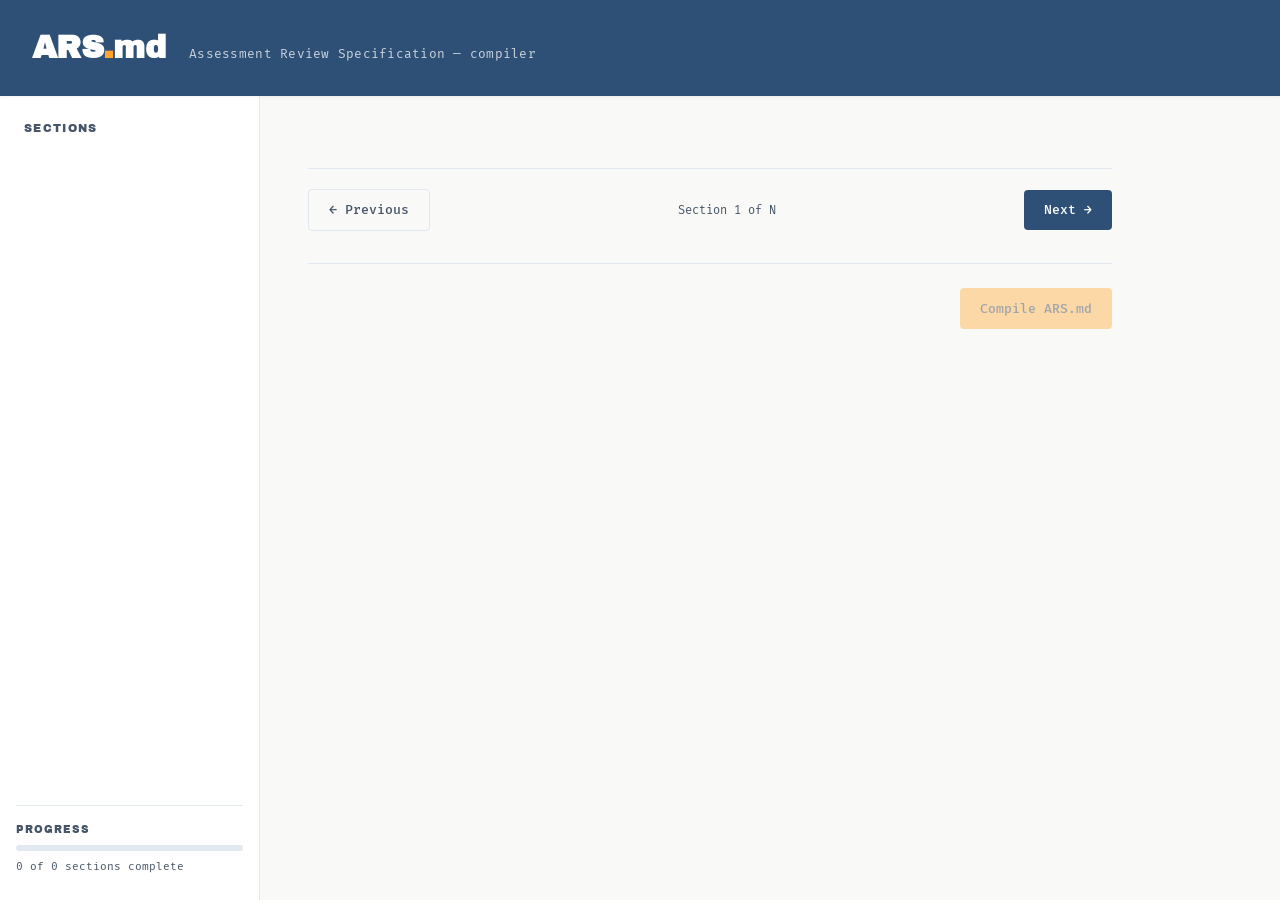
==== index.html @ ee077fe2 "stage 1 code set of files" ====
<!DOCTYPE html>
<html lang="en-ZA">
<head>
  <meta charset="UTF-8">
  <meta name="viewport" content="width=device-width, initial-scale=1.0">
  <title>ARS.md Compiler</title>
  <link rel="preconnect" href="https://fonts.googleapis.com">
  <link rel="preconnect" href="https://fonts.gstatic.com" crossorigin>
  <link href="https://fonts.googleapis.com/css2?family=Archivo+Black&family=Fira+Mono:wght@400;500;700&display=swap" rel="stylesheet">
  <link rel="stylesheet" href="css/reset.css">
  <link rel="stylesheet" href="css/styles.css">
</head>
<body>

  <header class="app-header">
    <div class="app-header__inner">
      <h1 class="app-header__title">ARS<span class="app-header__dot">.</span>md</h1>
      <p class="app-header__subtitle">Assessment Review Specification — compiler</p>
    </div>
  </header>

  <div class="app-shell">

    <aside class="sidebar" aria-label="Section navigation">
      <p class="sidebar__heading">Sections</p>
      <nav class="sidebar__nav" id="sidebar-nav">
        <!-- Filled by JS from sections.js -->
      </nav>
      <div class="sidebar__footer">
        <p class="sidebar__progress-label">Progress</p>
        <div class="progress-bar" role="progressbar" aria-valuemin="0" aria-valuemax="100" aria-valuenow="0" id="progress-bar">
          <div class="progress-bar__fill" id="progress-fill"></div>
        </div>
        <p class="sidebar__progress-text" id="progress-text">0 of 0 sections complete</p>
      </div>
    </aside>

    <main class="workspace" id="workspace">

      <div class="wizard" id="wizard">
        <!-- Section forms rendered here by JS -->
      </div>

      <div class="wizard-nav">
        <button class="btn btn--ghost" id="btn-prev" type="button">← Previous</button>
        <span class="wizard-nav__counter" id="nav-counter">Section 1 of N</span>
        <button class="btn btn--primary" id="btn-next" type="button">Next →</button>
      </div>

      <div class="actions">
        <button class="btn btn--accent" id="btn-compile" type="button" disabled>
          Compile ARS.md
        </button>
      </div>

    </main>

  </div>

  <div class="modal" id="output-modal" aria-hidden="true" role="dialog" aria-modal="true" aria-labelledby="output-modal-title">
    <div class="modal__backdrop" data-close-modal></div>
    <div class="modal__panel">
      <header class="modal__header">
        <h2 class="modal__title" id="output-modal-title">Compiled ARS.md</h2>
        <button class="modal__close" data-close-modal aria-label="Close">×</button>
      </header>
      <div class="modal__body">
        <div class="output-checklist" id="output-checklist">
          <!-- Rendered by JS on compile -->
        </div>
        <pre class="output-preview" id="output-preview"><code></code></pre>
      </div>
      <footer class="modal__footer">
        <button class="btn btn--ghost" id="btn-copy" type="button">Copy ARS.md</button>
        <button class="btn btn--primary" id="btn-download" type="button">Download ARS.md</button>
      </footer>
    </div>
  </div>

  <script src="js/sections.js"></script>
  <script src="js/state.js"></script>
  <script src="js/render.js"></script>
  <script src="js/validate.js"></script>
  <script src="js/compile.js"></script>
  <script src="js/app.js"></script>
</body>
</html>
---- css/styles.css ----
:root {
  /* Identity palette (lecturer-supplied) */
  --amber-glow: #ffa630;
  --tea-green: #d7e8ba;
  --pacific-blue: #4da1a9;
  --dusk-blue: #2e5077;

  /* Derived neutrals */
  --page-bg: #f9faf7;
  --surface: #ffffff;
  --ink: #1e293b;
  --ink-soft: #475569;
  --rule: #e2e8f0;

  /* Semantic aliases */
  --primary: var(--dusk-blue);
  --accent: var(--amber-glow);
  --interactive: var(--pacific-blue);
  --tint: var(--tea-green);

  /* Type */
  --font-heading: "Archivo Black", "Arial Black", sans-serif;
  --font-body: "Fira Mono", ui-monospace, "Courier New", monospace;

  /* Layout */
  --sidebar-w: 260px;
  --header-h: 96px;

  /* Radius and shadow */
  --radius-sm: 4px;
  --radius-md: 8px;
  --radius-lg: 12px;
  --shadow-sm: 0 1px 2px rgba(30, 41, 59, 0.06);
  --shadow-md: 0 4px 12px rgba(30, 41, 59, 0.08);
}

html { 
    font-size: 16px; 
}

body {
  font-family: var(--font-body);
  font-size: 0.95rem;
  background: var(--page-bg);
  color: var(--ink);
  min-height: 100vh;
}

/* ---------- Header ---------- */

.app-header {
  height: var(--header-h);
  background: var(--primary);
  color: #fff;
  display: flex;
  align-items: center;
  padding: 0 2rem;
  position: sticky;
  top: 0;
  z-index: 30;
  box-shadow: var(--shadow-sm);
}

.app-header__inner { display: flex; align-items: baseline; gap: 1.5rem; }

.app-header__title {
  font-family: var(--font-heading);
  font-weight: 900;
  font-size: 2rem;
  letter-spacing: -0.02em;
  line-height: 1;
}

.app-header__dot { 
    color: var(--accent); 
}

.app-header__subtitle {
  font-size: 0.8rem;
  color: rgba(255, 255, 255, 0.75);
  letter-spacing: 0.02em;
}

/* ---------- Shell ---------- */

.app-shell {
  display: grid;
  grid-template-columns: var(--sidebar-w) 1fr;
  min-height: calc(100vh - var(--header-h));
}

/* ---------- Sidebar ---------- */

.sidebar {
  background: var(--surface);
  border-right: 1px solid var(--rule);
  display: flex;
  flex-direction: column;
  position: sticky;
  top: var(--header-h);
  height: calc(100vh - var(--header-h));
  overflow-y: auto;
  padding: 1.5rem 1rem;
}

.sidebar__heading {
  font-family: var(--font-heading);
  font-size: 0.7rem;
  letter-spacing: 0.12em;
  text-transform: uppercase;
  color: var(--ink-soft);
  margin-bottom: 0.75rem;
  padding-left: 0.5rem;
}

.sidebar__nav { display: flex; flex-direction: column; gap: 2px; flex: 1; }

.sidebar__item {
  display: flex;
  align-items: center;
  gap: 0.5rem;
  padding: 0.5rem 0.75rem;
  border-radius: var(--radius-sm);
  font-size: 0.78rem;
  color: var(--ink-soft);
  text-align: left;
  width: 100%;
  transition: background 0.15s, color 0.15s;
}

.sidebar__item:hover { background: var(--page-bg); color: var(--ink); }

.sidebar__item.is-active {
  background: var(--tint);
  color: var(--primary);
  font-weight: 500;
}

.sidebar__item.is-complete .sidebar__item-dot {
  background: var(--interactive);
  border-color: var(--interactive);
}

.sidebar__item.is-required .sidebar__item-dot {
  border-color: var(--accent);
}

.sidebar__item-dot {
  width: 8px;
  height: 8px;
  border-radius: 50%;
  border: 2px solid var(--rule);
  background: var(--surface);
  flex-shrink: 0;
  transition: background 0.15s, border-color 0.15s;
}

.sidebar__item-label { flex: 1; }

.sidebar__footer { border-top: 1px solid var(--rule); padding-top: 1rem; margin-top: 1rem; }

.sidebar__progress-label {
  font-family: var(--font-heading);
  font-size: 0.65rem;
  letter-spacing: 0.1em;
  text-transform: uppercase;
  color: var(--ink-soft);
  margin-bottom: 0.5rem;
}

.progress-bar {
  height: 6px;
  background: var(--rule);
  border-radius: 3px;
  overflow: hidden;
  margin-bottom: 0.5rem;
}

.progress-bar__fill {
  height: 100%;
  background: var(--interactive);
  width: 0%;
  transition: width 0.3s ease;
}

.sidebar__progress-text { font-size: 0.7rem; color: var(--ink-soft); }

/* ---------- Workspace ---------- */

.workspace {
  padding: 2.5rem 3rem 4rem;
  max-width: 900px;
  width: 100%;
}

.wizard { display: none; }

.wizard.is-active { display: block; animation: fade-in 0.2s ease; }

@keyframes fade-in {
  from { opacity: 0; transform: translateY(4px); }
  to { opacity: 1; transform: translateY(0); }
}

.section-header { margin-bottom: 2rem; border-bottom: 1px solid var(--rule); padding-bottom: 1rem; }

.section-header__eyebrow {
  font-size: 0.7rem;
  letter-spacing: 0.12em;
  text-transform: uppercase;
  color: var(--interactive);
  margin-bottom: 0.4rem;
}

.section-header__title {
  font-family: var(--font-heading);
  font-size: 1.75rem;
  font-weight: 900;
  color: var(--primary);
  line-height: 1.15;
  margin-bottom: 0.5rem;
  letter-spacing: -0.01em;
}

.section-header__purpose {
  font-size: 0.85rem;
  color: var(--ink-soft);
  max-width: 65ch;
}

/* ---------- Form fields ---------- */

.field { margin-bottom: 1.5rem; }

.field__label {
  display: block;
  font-weight: 500;
  font-size: 0.82rem;
  margin-bottom: 0.4rem;
  color: var(--ink);
}

.field__required { color: var(--accent); margin-left: 0.2rem; }

.field__help {
  font-size: 0.75rem;
  color: var(--ink-soft);
  margin-bottom: 0.5rem;
  max-width: 65ch;
}

.field__control {
  width: 100%;
  padding: 0.6rem 0.75rem;
  background: var(--surface);
  border: 1.5px solid var(--rule);
  border-radius: var(--radius-sm);
  font-family: var(--font-body);
  font-size: 0.85rem;
  color: var(--ink);
  transition: border-color 0.15s, box-shadow 0.15s;
}

.field__control:focus {
  outline: none;
  border-color: var(--interactive);
  box-shadow: 0 0 0 3px rgba(77, 161, 169, 0.15);
}

.field__control--textarea { min-height: 100px; resize: vertical; line-height: 1.6; }

.field__control--select { cursor: pointer; }

.field-row { display: grid; grid-template-columns: 1fr 1fr; gap: 1rem; }

.field--inline { display: flex; align-items: center; gap: 0.6rem; }

.field--inline .field__label { margin-bottom: 0; }

.field input[type="checkbox"],
.field input[type="radio"] {
  width: 16px;
  height: 16px;
  accent-color: var(--interactive);
  cursor: pointer;
}

/* ---------- Wizard nav ---------- */

.wizard-nav {
  display: flex;
  align-items: center;
  justify-content: space-between;
  border-top: 1px solid var(--rule);
  padding-top: 1.25rem;
  margin-top: 2rem;
  gap: 1rem;
}

.wizard-nav__counter { font-size: 0.75rem; color: var(--ink-soft); }

/* ---------- Buttons ---------- */

.btn {
  font-family: var(--font-body);
  font-size: 0.82rem;
  font-weight: 500;
  padding: 0.65rem 1.25rem;
  border-radius: var(--radius-sm);
  transition: background 0.15s, color 0.15s, border-color 0.15s, box-shadow 0.15s;
  display: inline-flex;
  align-items: center;
  gap: 0.4rem;
}

.btn--primary { background: var(--primary); color: #fff; }
.btn--primary:hover { background: #25405f; }

.btn--accent { background: var(--accent); color: var(--ink); }
.btn--accent:hover { background: #f29b1f; }

.btn--ghost { background: transparent; color: var(--ink-soft); border: 1.5px solid var(--rule); }
.btn--ghost:hover { border-color: var(--interactive); color: var(--interactive); }

.btn:disabled { opacity: 0.4; cursor: not-allowed; }

.btn:focus-visible {
  outline: none;
  box-shadow: 0 0 0 3px rgba(77, 161, 169, 0.35);
}

.actions {
  margin-top: 2rem;
  padding-top: 1.5rem;
  border-top: 1px solid var(--rule);
  display: flex;
  justify-content: flex-end;
}

/* ---------- Modal ---------- */

.modal {
  position: fixed;
  inset: 0;
  z-index: 100;
  display: none;
  align-items: center;
  justify-content: center;
}

.modal.is-open { display: flex; }

.modal__backdrop {
  position: absolute;
  inset: 0;
  background: rgba(30, 41, 59, 0.5);
  backdrop-filter: blur(2px);
}

.modal__panel {
  position: relative;
  background: var(--surface);
  border-radius: var(--radius-lg);
  box-shadow: var(--shadow-md);
  width: min(900px, 92vw);
  max-height: 88vh;
  display: flex;
  flex-direction: column;
  overflow: hidden;
}

.modal__header {
  display: flex;
  align-items: center;
  justify-content: space-between;
  padding: 1.25rem 1.5rem;
  border-bottom: 1px solid var(--rule);
}

.modal__title {
  font-family: var(--font-heading);
  font-size: 1.1rem;
  color: var(--primary);
}

.modal__close {
  font-size: 1.5rem;
  color: var(--ink-soft);
  width: 32px;
  height: 32px;
  border-radius: var(--radius-sm);
  display: grid;
  place-items: center;
}

.modal__close:hover { background: var(--page-bg); color: var(--ink); }

.modal__body {
  overflow-y: auto;
  padding: 1.5rem;
  display: flex;
  flex-direction: column;
  gap: 1.5rem;
}

.output-checklist {
  background: var(--tint);
  border-radius: var(--radius-md);
  padding: 1rem 1.25rem;
  font-size: 0.8rem;
  color: var(--ink);
}

.output-checklist h3 {
  font-family: var(--font-heading);
  font-size: 0.75rem;
  letter-spacing: 0.1em;
  text-transform: uppercase;
  color: var(--primary);
  margin-bottom: 0.6rem;
}

.output-checklist ul { list-style: none; display: flex; flex-direction: column; gap: 0.35rem; }

.output-checklist li::before { content: "☐ "; color: var(--interactive); }

.output-preview {
  background: #1e293b;
  color: #e2e8f0;
  border-radius: var(--radius-md);
  padding: 1.25rem;
  font-family: var(--font-body);
  font-size: 0.75rem;
  line-height: 1.6;
  overflow-x: auto;
  white-space: pre-wrap;
  word-break: break-word;
}

.modal__footer {
  padding: 1rem 1.5rem;
  border-top: 1px solid var(--rule);
  display: flex;
  justify-content: flex-end;
  gap: 0.75rem;
}

/* ---------- Responsive ---------- */

@media (max-width: 900px) {
  .app-shell { grid-template-columns: 1fr; }
  .sidebar { position: relative; top: 0; height: auto; max-height: 260px; }
  .workspace { padding: 1.5rem; }
  .field-row { grid-template-columns: 1fr; }
  .app-header__title { font-size: 1.5rem; }
  .app-header__subtitle { display: none; }
}
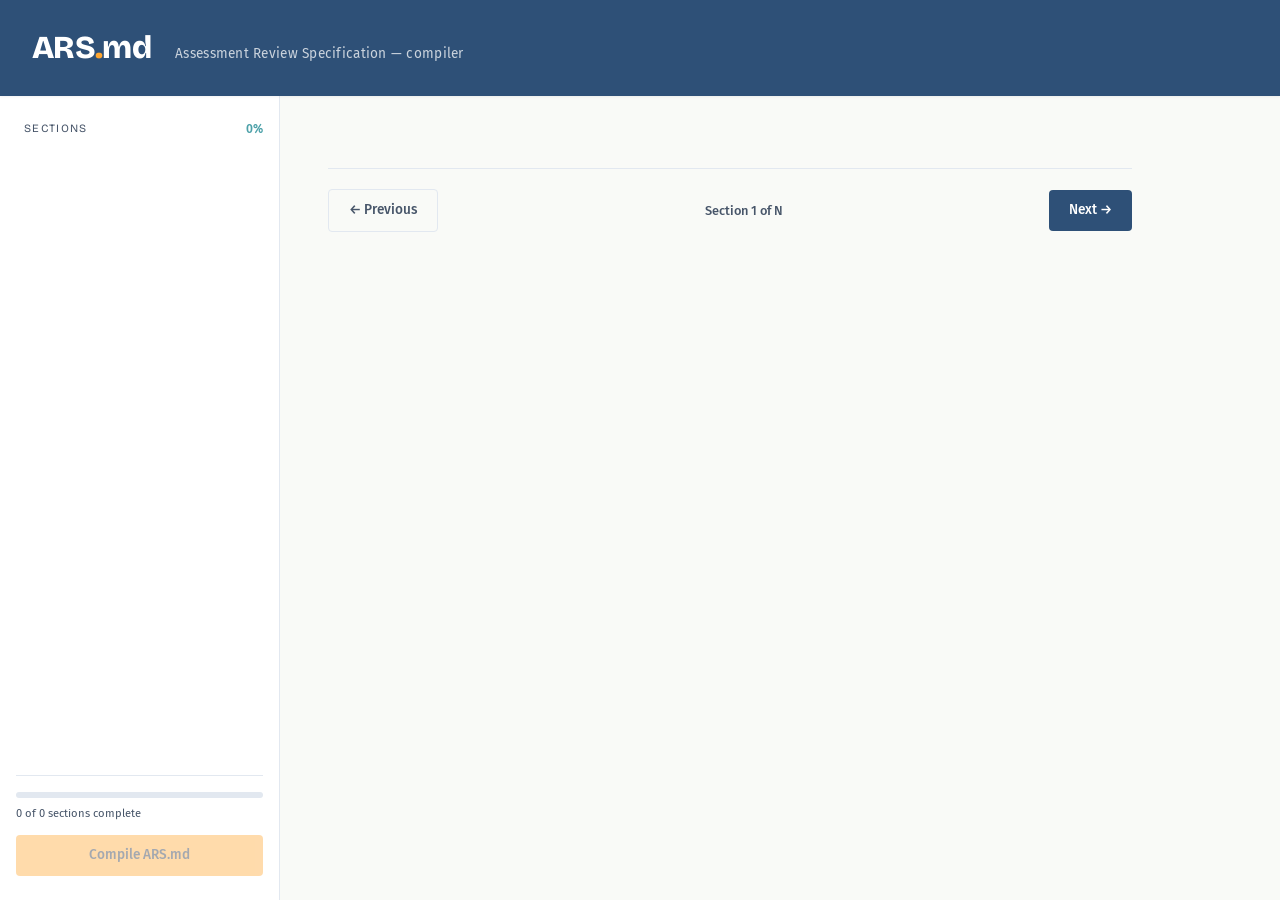
==== commit 2f022209: "fix: progress tracking and ui-ux" ====
--- a/index.html
+++ b/index.html
@@ -6,7 +6,8 @@
   <title>ARS.md Compiler</title>
   <link rel="preconnect" href="https://fonts.googleapis.com">
   <link rel="preconnect" href="https://fonts.gstatic.com" crossorigin>
-  <link href="https://fonts.googleapis.com/css2?family=Archivo+Black&family=Fira+Mono:wght@400;500;700&display=swap" rel="stylesheet">
+  
+  <link href="https://fonts.googleapis.com/css2?family=Bricolage+Grotesque:opsz,wght@12..96,800&family=Fira+Sans:wght@400;500;600&family=Fira+Mono:wght@400;500&display=swap" rel="stylesheet">
   <link rel="stylesheet" href="css/reset.css">
   <link rel="stylesheet" href="css/styles.css">
 </head>
@@ -22,16 +23,18 @@
   <div class="app-shell">
 
     <aside class="sidebar" aria-label="Section navigation">
-      <p class="sidebar__heading">Sections</p>
+      <p class="sidebar__heading">Sections <span id="sidebar-progress-pct" class="sidebar__heading-pct">0%</span></p>
       <nav class="sidebar__nav" id="sidebar-nav">
         <!-- Filled by JS from sections.js -->
       </nav>
       <div class="sidebar__footer">
-        <p class="sidebar__progress-label">Progress</p>
         <div class="progress-bar" role="progressbar" aria-valuemin="0" aria-valuemax="100" aria-valuenow="0" id="progress-bar">
           <div class="progress-bar__fill" id="progress-fill"></div>
         </div>
         <p class="sidebar__progress-text" id="progress-text">0 of 0 sections complete</p>
+        <button class="btn btn--accent btn--full" id="btn-compile" type="button" disabled>
+          Compile ARS.md
+        </button>
       </div>
     </aside>
 
@@ -45,12 +48,6 @@
         <button class="btn btn--ghost" id="btn-prev" type="button">← Previous</button>
         <span class="wizard-nav__counter" id="nav-counter">Section 1 of N</span>
         <button class="btn btn--primary" id="btn-next" type="button">Next →</button>
-      </div>
-
-      <div class="actions">
-        <button class="btn btn--accent" id="btn-compile" type="button" disabled>
-          Compile ARS.md
-        </button>
       </div>
 
     </main>
--- a/css/styles.css
+++ b/css/styles.css
@@ -1,5 +1,5 @@
 :root {
-  /* Identity palette (lecturer-supplied) */
+  /* Identity palette */
   --amber-glow: #ffa630;
   --tea-green: #d7e8ba;
   --pacific-blue: #4da1a9;
@@ -19,14 +19,14 @@
   --tint: var(--tea-green);
 
   /* Type */
-  --font-heading: "Archivo Black", "Arial Black", sans-serif;
-  --font-body: "Fira Mono", ui-monospace, "Courier New", monospace;
+  --font-heading: "Bricolage Grotesque", sans-serif;
+  --font-body: "Fira Sans", system-ui, sans-serif;
+  --font-mono: "Fira Mono", ui-monospace, monospace;
 
   /* Layout */
-  --sidebar-w: 260px;
+  --sidebar-w: 280px;
   --header-h: 96px;
 
-  /* Radius and shadow */
   --radius-sm: 4px;
   --radius-md: 8px;
   --radius-lg: 12px;
@@ -34,9 +34,7 @@
   --shadow-md: 0 4px 12px rgba(30, 41, 59, 0.08);
 }
 
-html { 
-    font-size: 16px; 
-}
+html { font-size: 16px; }
 
 body {
   font-family: var(--font-body);
@@ -47,7 +45,6 @@
 }
 
 /* ---------- Header ---------- */
-
 .app-header {
   height: var(--header-h);
   background: var(--primary);
@@ -60,29 +57,22 @@
   z-index: 30;
   box-shadow: var(--shadow-sm);
 }
-
 .app-header__inner { display: flex; align-items: baseline; gap: 1.5rem; }
-
 .app-header__title {
   font-family: var(--font-heading);
-  font-weight: 900;
+  font-weight: 800;
   font-size: 2rem;
   letter-spacing: -0.02em;
   line-height: 1;
 }
-
-.app-header__dot { 
-    color: var(--accent); 
-}
-
+.app-header__dot { color: var(--accent); }
 .app-header__subtitle {
-  font-size: 0.8rem;
+  font-size: 0.85rem;
   color: rgba(255, 255, 255, 0.75);
   letter-spacing: 0.02em;
 }
 
 /* ---------- Shell ---------- */
-
 .app-shell {
   display: grid;
   grid-template-columns: var(--sidebar-w) 1fr;
@@ -90,7 +80,6 @@
 }
 
 /* ---------- Sidebar ---------- */
-
 .sidebar {
   background: var(--surface);
   border-right: 1px solid var(--rule);
@@ -102,7 +91,6 @@
   overflow-y: auto;
   padding: 1.5rem 1rem;
 }
-
 .sidebar__heading {
   font-family: var(--font-heading);
   font-size: 0.7rem;
@@ -111,14 +99,23 @@
   color: var(--ink-soft);
   margin-bottom: 0.75rem;
   padding-left: 0.5rem;
-}
-
+  display: flex;
+  justify-content: space-between;
+  align-items: center;
+}
+.sidebar__heading-pct {
+  color: var(--interactive);
+  font-family: var(--font-body);
+  font-size: 0.75rem;
+  font-weight: 600;
+  letter-spacing: 0;
+  text-transform: none;
+}
 .sidebar__nav { display: flex; flex-direction: column; gap: 2px; flex: 1; }
-
 .sidebar__item {
   display: flex;
   align-items: center;
-  gap: 0.5rem;
+  gap: 0.6rem;
   padding: 0.5rem 0.75rem;
   border-radius: var(--radius-sm);
   font-size: 0.78rem;
@@ -127,38 +124,48 @@
   width: 100%;
   transition: background 0.15s, color 0.15s;
 }
-
 .sidebar__item:hover { background: var(--page-bg); color: var(--ink); }
-
 .sidebar__item.is-active {
   background: var(--tint);
   color: var(--primary);
-  font-weight: 500;
-}
-
+  font-weight: 600;
+}
+
+/* Dots Legend */
+.sidebar__item-dot {
+  width: 10px;
+  height: 10px;
+  border-radius: 50%;
+  background: var(--surface);
+  border: 2px solid var(--rule);
+  flex-shrink: 0;
+  transition: all 0.15s;
+}
+
+/* Required section dot (empty state) */
+.sidebar__item.is-required .sidebar__item-dot {
+  border-color: var(--primary);
+  background: var(--surface);
+}
+
+/* Completed section dot */
 .sidebar__item.is-complete .sidebar__item-dot {
   background: var(--interactive);
   border-color: var(--interactive);
 }
-
-.sidebar__item.is-required .sidebar__item-dot {
-  border-color: var(--accent);
-}
-
-.sidebar__item-dot {
-  width: 8px;
-  height: 8px;
-  border-radius: 50%;
-  border: 2px solid var(--rule);
-  background: var(--surface);
-  flex-shrink: 0;
-  transition: background 0.15s, border-color 0.15s;
+/* Optional section dot */
+.sidebar__item:not(.is-required) .sidebar__item-dot {
+  border-color: var(--rule);
+  background: var(--page-bg);
 }
 
 .sidebar__item-label { flex: 1; }
 
-.sidebar__footer { border-top: 1px solid var(--rule); padding-top: 1rem; margin-top: 1rem; }
-
+.sidebar__footer {
+  border-top: 1px solid var(--rule);
+  padding-top: 1rem;
+  margin-top: 1rem;
+}
 .sidebar__progress-label {
   font-family: var(--font-heading);
   font-size: 0.65rem;
@@ -167,7 +174,6 @@
   color: var(--ink-soft);
   margin-bottom: 0.5rem;
 }
-
 .progress-bar {
   height: 6px;
   background: var(--rule);
@@ -175,35 +181,52 @@
   overflow: hidden;
   margin-bottom: 0.5rem;
 }
-
 .progress-bar__fill {
   height: 100%;
   background: var(--interactive);
   width: 0%;
   transition: width 0.3s ease;
 }
-
-.sidebar__progress-text { font-size: 0.7rem; color: var(--ink-soft); }
+.sidebar__progress-text { font-size: 0.7rem; color: var(--ink-soft); margin-bottom: 0.75rem;}
 
 /* ---------- Workspace ---------- */
-
 .workspace {
   padding: 2.5rem 3rem 4rem;
   max-width: 900px;
   width: 100%;
 }
 
+/* Visibility Fixes */
 .wizard { display: none; }
-
 .wizard.is-active { display: block; animation: fade-in 0.2s ease; }
+.wizard-section, .intro-screen { display: none; }
+.wizard-section.is-active, .intro-screen.is-active { display: block; }
 
 @keyframes fade-in {
   from { opacity: 0; transform: translateY(4px); }
   to { opacity: 1; transform: translateY(0); }
 }
 
+/* Intro Screen */
+.intro-screen {
+  background: var(--surface);
+  border-radius: var(--radius-lg);
+  padding: 2.5rem;
+  box-shadow: var(--shadow-sm);
+}
+.intro-screen h2 {
+  font-family: var(--font-heading);
+  font-size: 1.75rem;
+  color: var(--primary);
+  margin-bottom: 1rem;
+}
+.intro-screen p { margin-bottom: 1rem; color: var(--ink-soft); line-height: 1.6;}
+.intro-screen ul { margin-left: 1.5rem; margin-bottom: 1.5rem; color: var(--ink-soft); line-height: 1.6;}
+.intro-screen li { margin-bottom: 0.4rem; }
+.intro-screen .btn { margin-top: 1rem; font-size: 0.95rem; padding: 0.8rem 2rem; }
+
+/* Section Header */
 .section-header { margin-bottom: 2rem; border-bottom: 1px solid var(--rule); padding-bottom: 1rem; }
-
 .section-header__eyebrow {
   font-size: 0.7rem;
   letter-spacing: 0.12em;
@@ -211,43 +234,22 @@
   color: var(--interactive);
   margin-bottom: 0.4rem;
 }
-
 .section-header__title {
   font-family: var(--font-heading);
   font-size: 1.75rem;
-  font-weight: 900;
+  font-weight: 800;
   color: var(--primary);
   line-height: 1.15;
   margin-bottom: 0.5rem;
   letter-spacing: -0.01em;
 }
-
-.section-header__purpose {
-  font-size: 0.85rem;
-  color: var(--ink-soft);
-  max-width: 65ch;
-}
+.section-header__purpose { font-size: 0.9rem; color: var(--ink-soft); max-width: 65ch; line-height: 1.6;}
 
 /* ---------- Form fields ---------- */
-
 .field { margin-bottom: 1.5rem; }
-
-.field__label {
-  display: block;
-  font-weight: 500;
-  font-size: 0.82rem;
-  margin-bottom: 0.4rem;
-  color: var(--ink);
-}
-
+.field__label { display: block; font-weight: 500; font-size: 0.85rem; margin-bottom: 0.4rem; color: var(--ink); }
 .field__required { color: var(--accent); margin-left: 0.2rem; }
-
-.field__help {
-  font-size: 0.75rem;
-  color: var(--ink-soft);
-  margin-bottom: 0.5rem;
-  max-width: 65ch;
-}
+.field__help { font-size: 0.8rem; color: var(--ink-soft); margin-bottom: 0.5rem; max-width: 65ch; font-style: italic; line-height: 1.5;}
 
 .field__control {
   width: 100%;
@@ -256,37 +258,44 @@
   border: 1.5px solid var(--rule);
   border-radius: var(--radius-sm);
   font-family: var(--font-body);
-  font-size: 0.85rem;
+  font-size: 0.9rem;
   color: var(--ink);
   transition: border-color 0.15s, box-shadow 0.15s;
 }
-
 .field__control:focus {
   outline: none;
   border-color: var(--interactive);
   box-shadow: 0 0 0 3px rgba(77, 161, 169, 0.15);
 }
-
-.field__control--textarea { min-height: 100px; resize: vertical; line-height: 1.6; }
-
+.field__control--textarea { min-height: 120px; resize: vertical; line-height: 1.6; }
 .field__control--select { cursor: pointer; }
 
-.field-row { display: grid; grid-template-columns: 1fr 1fr; gap: 1rem; }
-
-.field--inline { display: flex; align-items: center; gap: 0.6rem; }
-
-.field--inline .field__label { margin-bottom: 0; }
-
-.field input[type="checkbox"],
-.field input[type="radio"] {
+/* Radio / Checkbox Spacing */
+fieldset.field {
+  border: 1.5px solid var(--rule);
+  border-radius: var(--radius-sm);
+  padding: 1rem 1.25rem;
+  margin-bottom: 1.5rem;
+}
+fieldset.field legend {
+  padding: 0 0.5rem;
+  font-weight: 500;
+  font-size: 0.85rem;
+  color: var(--ink);
+}
+.field--inline { display: flex; align-items: flex-start; gap: 0.6rem; margin-bottom: 0.75rem; }
+.field--inline:last-child { margin-bottom: 0; }
+.field--inline .field__label { margin-bottom: 0; font-weight: 400; font-size: 0.85rem; line-height: 1.5; }
+.field input[type="checkbox"], .field input[type="radio"] {
   width: 16px;
   height: 16px;
+  margin-top: 0.15rem;
   accent-color: var(--interactive);
   cursor: pointer;
+  flex-shrink: 0;
 }
 
 /* ---------- Wizard nav ---------- */
-
 .wizard-nav {
   display: flex;
   align-items: center;
@@ -296,67 +305,35 @@
   margin-top: 2rem;
   gap: 1rem;
 }
-
-.wizard-nav__counter { font-size: 0.75rem; color: var(--ink-soft); }
+.wizard-nav__counter { font-size: 0.8rem; color: var(--ink-soft); font-weight: 500;}
 
 /* ---------- Buttons ---------- */
-
 .btn {
   font-family: var(--font-body);
-  font-size: 0.82rem;
+  font-size: 0.85rem;
   font-weight: 500;
   padding: 0.65rem 1.25rem;
   border-radius: var(--radius-sm);
   transition: background 0.15s, color 0.15s, border-color 0.15s, box-shadow 0.15s;
   display: inline-flex;
   align-items: center;
+  justify-content: center;
   gap: 0.4rem;
 }
-
 .btn--primary { background: var(--primary); color: #fff; }
 .btn--primary:hover { background: #25405f; }
-
 .btn--accent { background: var(--accent); color: var(--ink); }
 .btn--accent:hover { background: #f29b1f; }
-
 .btn--ghost { background: transparent; color: var(--ink-soft); border: 1.5px solid var(--rule); }
 .btn--ghost:hover { border-color: var(--interactive); color: var(--interactive); }
-
 .btn:disabled { opacity: 0.4; cursor: not-allowed; }
-
-.btn:focus-visible {
-  outline: none;
-  box-shadow: 0 0 0 3px rgba(77, 161, 169, 0.35);
-}
-
-.actions {
-  margin-top: 2rem;
-  padding-top: 1.5rem;
-  border-top: 1px solid var(--rule);
-  display: flex;
-  justify-content: flex-end;
-}
+.btn:focus-visible { outline: none; box-shadow: 0 0 0 3px rgba(77, 161, 169, 0.35); }
+.btn--full { width: 100%; }
 
 /* ---------- Modal ---------- */
-
-.modal {
-  position: fixed;
-  inset: 0;
-  z-index: 100;
-  display: none;
-  align-items: center;
-  justify-content: center;
-}
-
+.modal { position: fixed; inset: 0; z-index: 100; display: none; align-items: center; justify-content: center; }
 .modal.is-open { display: flex; }
-
-.modal__backdrop {
-  position: absolute;
-  inset: 0;
-  background: rgba(30, 41, 59, 0.5);
-  backdrop-filter: blur(2px);
-}
-
+.modal__backdrop { position: absolute; inset: 0; background: rgba(30, 41, 59, 0.5); backdrop-filter: blur(2px); }
 .modal__panel {
   position: relative;
   background: var(--surface);
@@ -368,90 +345,36 @@
   flex-direction: column;
   overflow: hidden;
 }
-
-.modal__header {
-  display: flex;
-  align-items: center;
-  justify-content: space-between;
-  padding: 1.25rem 1.5rem;
-  border-bottom: 1px solid var(--rule);
-}
-
-.modal__title {
-  font-family: var(--font-heading);
-  font-size: 1.1rem;
-  color: var(--primary);
-}
-
-.modal__close {
-  font-size: 1.5rem;
-  color: var(--ink-soft);
-  width: 32px;
-  height: 32px;
-  border-radius: var(--radius-sm);
-  display: grid;
-  place-items: center;
-}
-
+.modal__header { display: flex; align-items: center; justify-content: space-between; padding: 1.25rem 1.5rem; border-bottom: 1px solid var(--rule); }
+.modal__title { font-family: var(--font-heading); font-size: 1.1rem; color: var(--primary); }
+.modal__close { font-size: 1.5rem; color: var(--ink-soft); width: 32px; height: 32px; border-radius: var(--radius-sm); display: grid; place-items: center; }
 .modal__close:hover { background: var(--page-bg); color: var(--ink); }
-
-.modal__body {
-  overflow-y: auto;
-  padding: 1.5rem;
-  display: flex;
-  flex-direction: column;
-  gap: 1.5rem;
-}
-
-.output-checklist {
-  background: var(--tint);
-  border-radius: var(--radius-md);
-  padding: 1rem 1.25rem;
-  font-size: 0.8rem;
-  color: var(--ink);
-}
-
-.output-checklist h3 {
-  font-family: var(--font-heading);
-  font-size: 0.75rem;
-  letter-spacing: 0.1em;
-  text-transform: uppercase;
-  color: var(--primary);
-  margin-bottom: 0.6rem;
-}
-
+.modal__body { overflow-y: auto; padding: 1.5rem; display: flex; flex-direction: column; gap: 1.5rem; }
+.output-checklist { background: var(--tint); border-radius: var(--radius-md); padding: 1rem 1.25rem; font-size: 0.85rem; color: var(--ink); }
+.output-checklist h3 { font-family: var(--font-heading); font-size: 0.75rem; letter-spacing: 0.1em; text-transform: uppercase; color: var(--primary); margin-bottom: 0.6rem; }
 .output-checklist ul { list-style: none; display: flex; flex-direction: column; gap: 0.35rem; }
-
 .output-checklist li::before { content: "☐ "; color: var(--interactive); }
-
 .output-preview {
   background: #1e293b;
   color: #e2e8f0;
   border-radius: var(--radius-md);
   padding: 1.25rem;
-  font-family: var(--font-body);
-  font-size: 0.75rem;
+  font-family: var(--font-mono);
+  font-size: 0.8rem;
   line-height: 1.6;
   overflow-x: auto;
   white-space: pre-wrap;
   word-break: break-word;
 }
-
-.modal__footer {
-  padding: 1rem 1.5rem;
-  border-top: 1px solid var(--rule);
-  display: flex;
-  justify-content: flex-end;
-  gap: 0.75rem;
-}
+.modal__footer { padding: 1rem 1.5rem; border-top: 1px solid var(--rule); display: flex; justify-content: flex-end; gap: 0.75rem; }
 
 /* ---------- Responsive ---------- */
-
 @media (max-width: 900px) {
   .app-shell { grid-template-columns: 1fr; }
-  .sidebar { position: relative; top: 0; height: auto; max-height: 260px; }
+  .sidebar { position: relative; top: 0; height: auto; max-height: none; border-right: none; border-bottom: 1px solid var(--rule); padding: 1rem; }
+  .sidebar__nav { flex-direction: row; overflow-x: auto; padding-bottom: 0.5rem; }
+  .sidebar__item { width: auto; white-space: nowrap; border: 1px solid var(--rule); }
   .workspace { padding: 1.5rem; }
-  .field-row { grid-template-columns: 1fr; }
   .app-header__title { font-size: 1.5rem; }
   .app-header__subtitle { display: none; }
 }
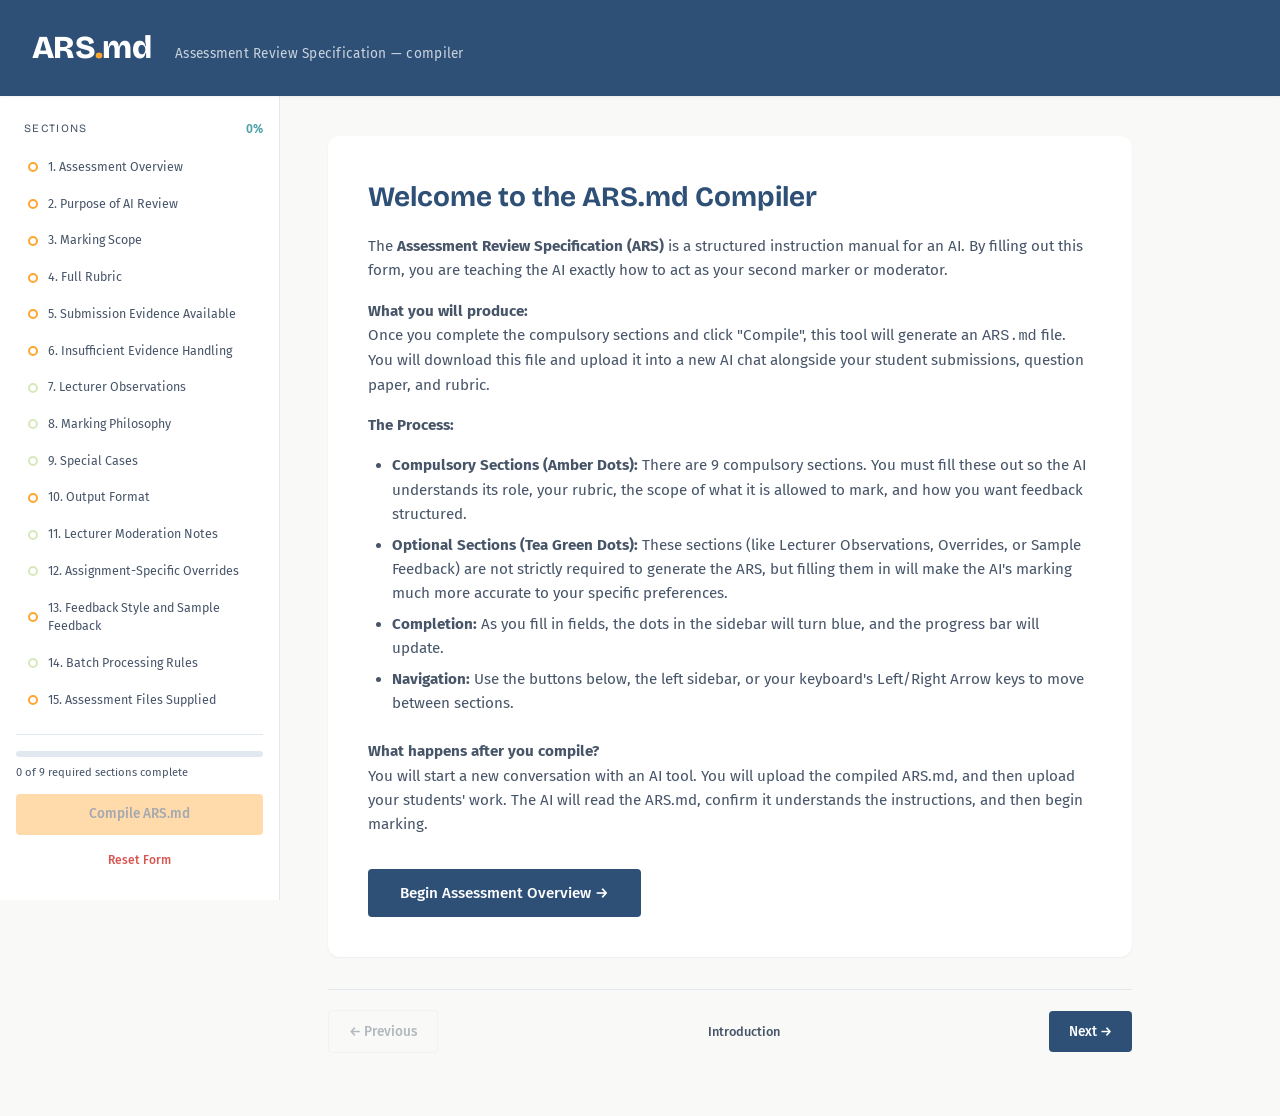
==== commit 5d166f53: "update: form validation and error handling" ====
--- a/index.html
+++ b/index.html
@@ -34,6 +34,9 @@
         <p class="sidebar__progress-text" id="progress-text">0 of 0 sections complete</p>
         <button class="btn btn--accent btn--full" id="btn-compile" type="button" disabled>
           Compile ARS.md
+        </button>
+        <button class="btn btn--danger" id="btn-reset" type="button">
+          Reset Form
         </button>
       </div>
     </aside>
--- a/css/styles.css
+++ b/css/styles.css
@@ -131,7 +131,8 @@
   font-weight: 600;
 }
 
-/* Dots Legend */
+/* ---------- Sidebar Dots Legend ---------- */
+
 .sidebar__item-dot {
   width: 10px;
   height: 10px;
@@ -139,24 +140,25 @@
   background: var(--surface);
   border: 2px solid var(--rule);
   flex-shrink: 0;
-  transition: all 0.15s;
-}
-
-/* Required section dot (empty state) */
+  transition: all 0.2s ease;
+}
+
+/* Compulsory Section - Empty State (Amber) */
 .sidebar__item.is-required .sidebar__item-dot {
-  border-color: var(--primary);
-  background: var(--surface);
-}
-
-/* Completed section dot */
+  border-color: var(--accent);
+  background: transparent;
+}
+
+/* Optional Section - Empty State (Tea Green) */
+.sidebar__item:not(.is-required) .sidebar__item-dot {
+  border-color: var(--tint);
+  background: transparent;
+}
+
+/* Completed State (Pacific Blue Filled) */
 .sidebar__item.is-complete .sidebar__item-dot {
   background: var(--interactive);
   border-color: var(--interactive);
-}
-/* Optional section dot */
-.sidebar__item:not(.is-required) .sidebar__item-dot {
-  border-color: var(--rule);
-  background: var(--page-bg);
 }
 
 .sidebar__item-label { flex: 1; }
@@ -368,6 +370,40 @@
 }
 .modal__footer { padding: 1rem 1.5rem; border-top: 1px solid var(--rule); display: flex; justify-content: flex-end; gap: 0.75rem; }
 
+/* ---------- Stage 3: Validation & Errors ---------- */
+
+.field__error {
+  display: none;
+  color: #d9534f; /* A clear red for errors */
+  font-size: 0.75rem;
+  margin-top: 0.4rem;
+  font-weight: 500;
+}
+
+.field.has-error .field__control {
+  border-color: #d9534f;
+  background-color: #fdf2f2;
+}
+
+.field.has-error .field__error {
+  display: block;
+}
+
+/* Reset Button */
+.btn--danger {
+  background: transparent;
+  color: #d9534f;
+  border: 1.5px solid transparent;
+  font-size: 0.75rem;
+  padding: 0.4rem 0.75rem;
+  width: 100%;
+  margin-top: 0.5rem;
+}
+.btn--danger:hover {
+  background: #fdf2f2;
+  border-color: #fdf2f2;
+}
+
 /* ---------- Responsive ---------- */
 @media (max-width: 900px) {
   .app-shell { grid-template-columns: 1fr; }
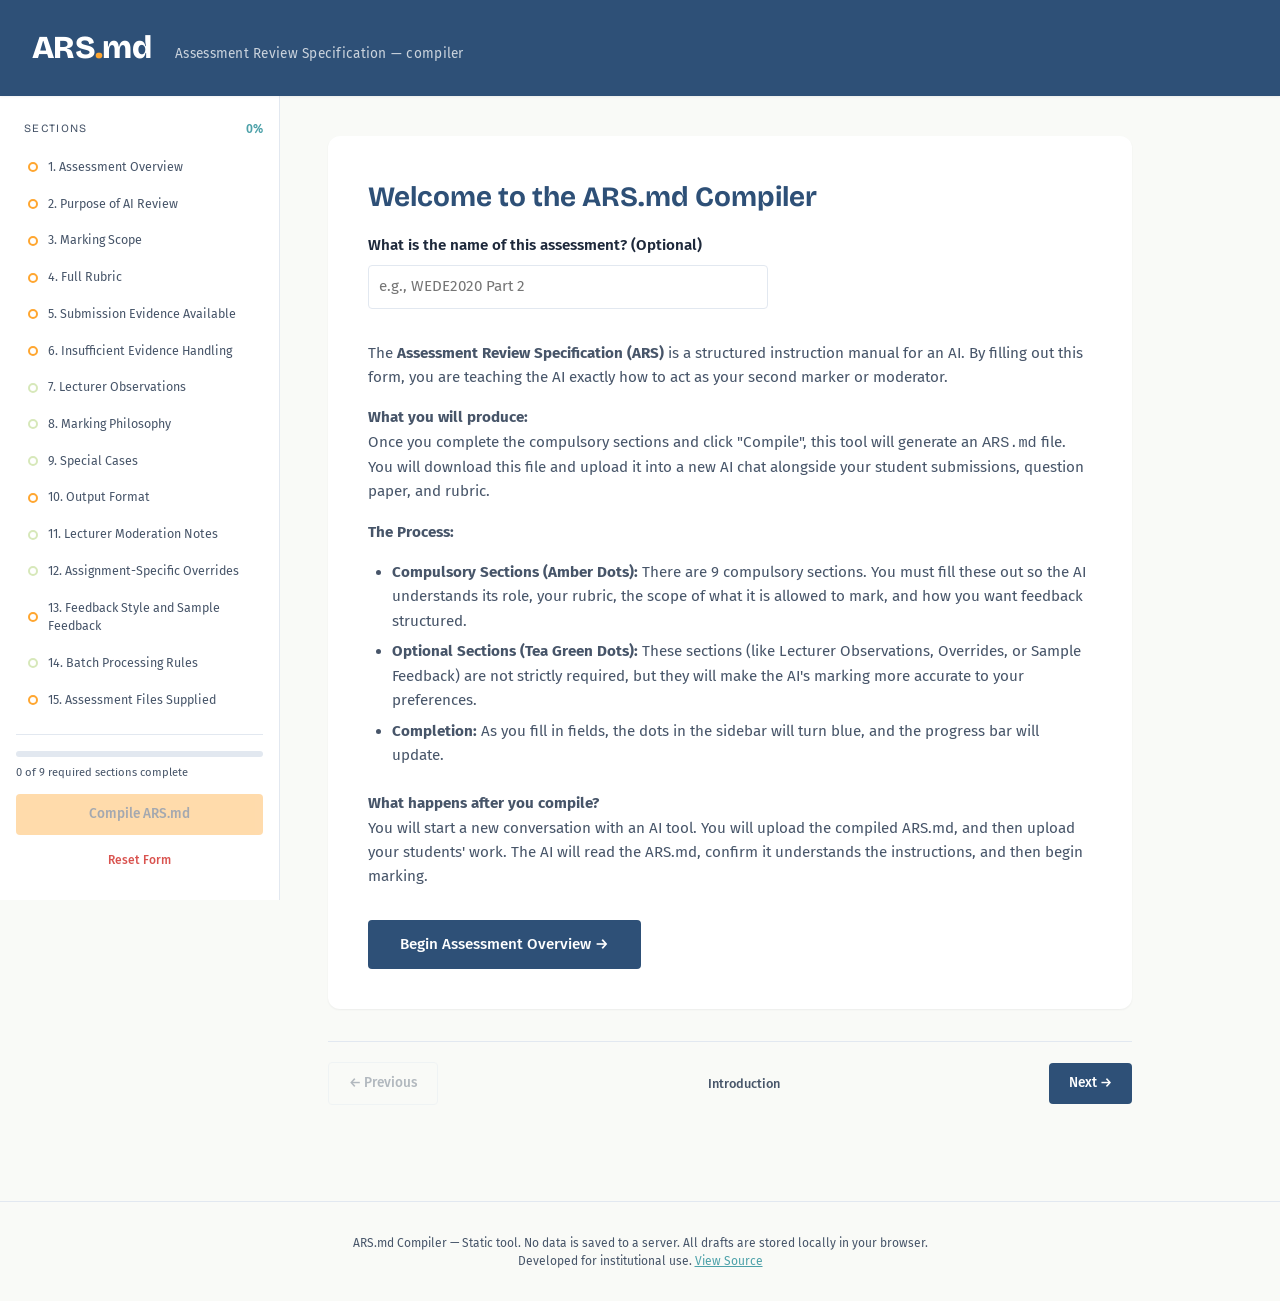
==== commit d7d3e9a8: "edit: added 404 and other minor refinements" ====
--- a/index.html
+++ b/index.html
@@ -71,12 +71,17 @@
         <pre class="output-preview" id="output-preview"><code></code></pre>
       </div>
       <footer class="modal__footer">
+        <button class="btn btn--ghost" id="btn-print" type="button">Print / Save PDF</button>
         <button class="btn btn--ghost" id="btn-copy" type="button">Copy ARS.md</button>
         <button class="btn btn--primary" id="btn-download" type="button">Download ARS.md</button>
       </footer>
     </div>
   </div>
 
+  <footer>
+    <p>ARS.md Compiler — Static tool. No data is saved to a server. All drafts are stored locally in your browser.</p>
+    <p>Developed for institutional use. <a href="https://github.com/yourusername/ars-compiler" style="color: var(--interactive); text-decoration: underline;">View Source</a></p>
+  </footer>
   <script src="js/sections.js"></script>
   <script src="js/state.js"></script>
   <script src="js/render.js"></script>
--- a/css/styles.css
+++ b/css/styles.css
@@ -404,6 +404,31 @@
   border-color: #fdf2f2;
 }
 
+footer {
+  text-align: center; 
+  padding: 2rem; color: 
+  var(--ink-soft); 
+  font-size: 0.75rem; 
+  border-top: 1px solid var(--rule); 
+  margin-top: 2rem;
+}
+
+@media print {
+  body * { visibility: hidden; }
+  .output-preview, .output-preview * { visibility: visible; }
+  .output-preview {
+    position: absolute;
+    left: 0;
+    top: 0;
+    width: 100%;
+    background: white !important;
+    color: black !important;
+    padding: 0 !important;
+    font-size: 11pt !important;
+    box-shadow: none !important;
+  }
+}
+
 /* ---------- Responsive ---------- */
 @media (max-width: 900px) {
   .app-shell { grid-template-columns: 1fr; }
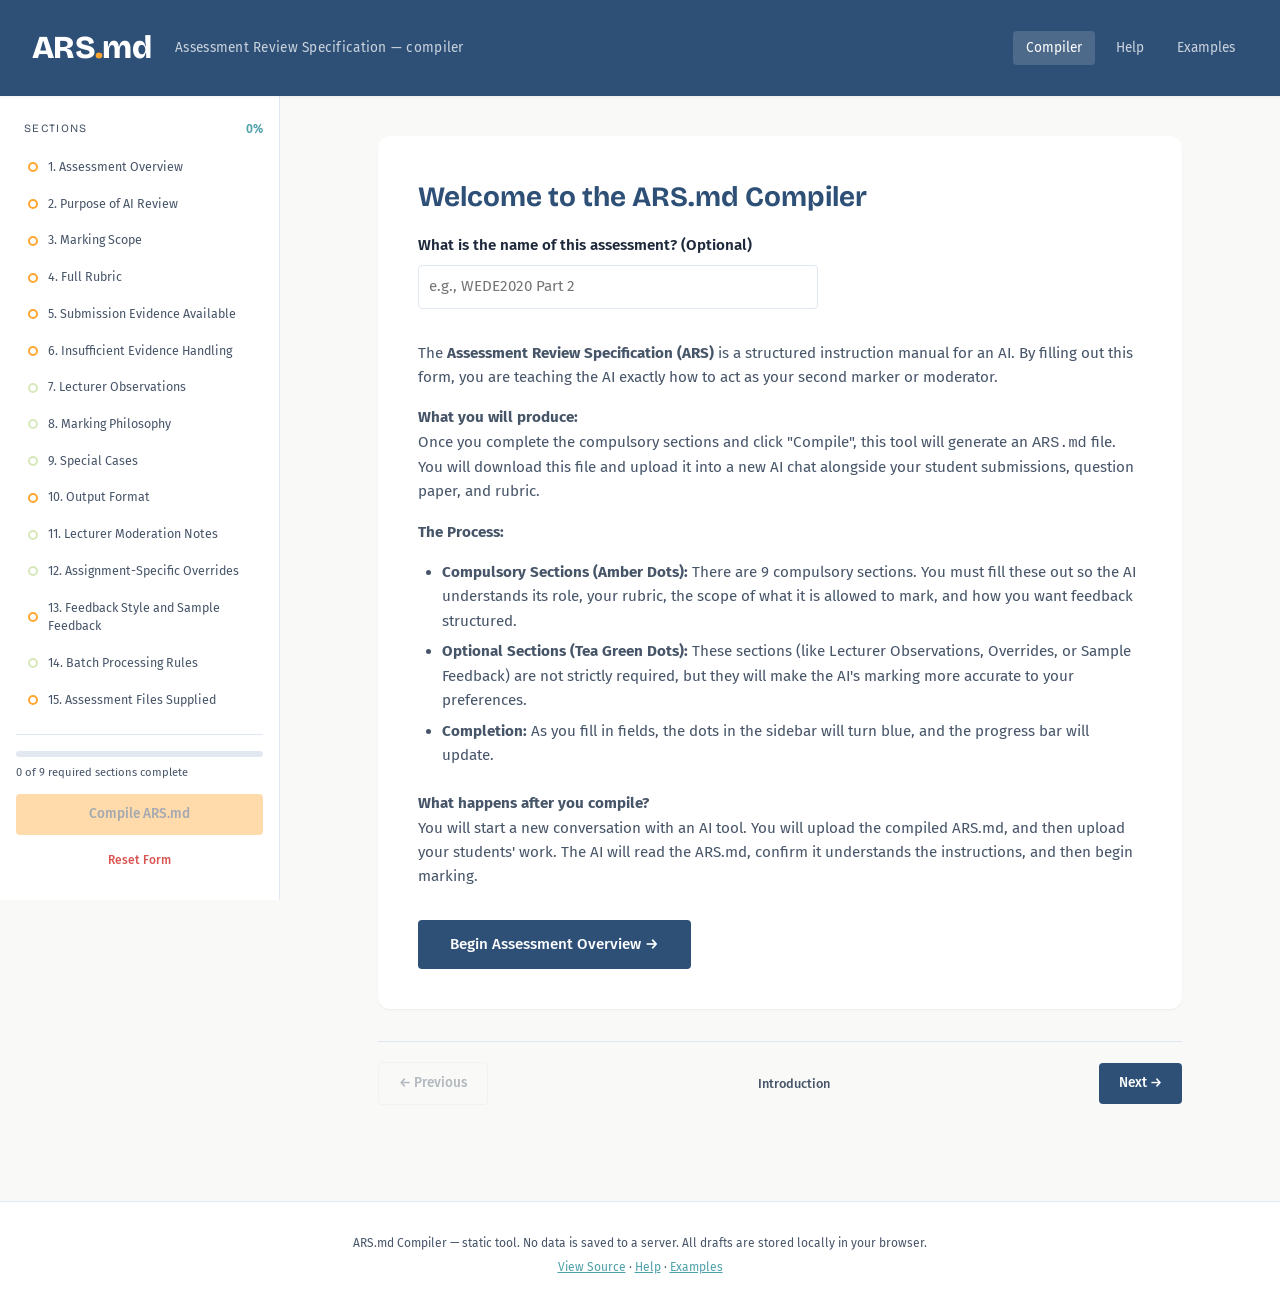
==== commit 4fe7f64c: "added: draft help n examples n updated: index with seo and og content" ====
--- a/index.html
+++ b/index.html
@@ -3,11 +3,37 @@
 <head>
   <meta charset="UTF-8">
   <meta name="viewport" content="width=device-width, initial-scale=1.0">
-  <title>ARS.md Compiler</title>
+  
+  <title>ARS.md Compiler — Build Assessment Review Specifications for AI Marking</title>
+  <meta name="description" content="A free, static tool that generates Assessment Review Specifications (ARS.md) — structured instruction files that teach an AI how to mark student work as a second marker or moderator.">
+  <meta name="author" content="Jessel Sookha">
+  <meta name="keywords" content="assessment review specification, AI marking, second marker, moderation, lecturer tools, markdown compiler, ARS.md, lecturer, marking, feedback, assistance">
+  
+  <link rel="canonical" href="https://jesselsookha.github.io/ARS/">
+  
+  <!-- Open Graph (Facebook, LinkedIn) -->
+  <meta property="og:type" content="website">
+  <meta property="og:url" content="https://jesselsookha.github.io/ARS/">
+  <meta property="og:title" content="ARS.md Compiler — Assessment Review Specification Builder">
+  <meta property="og:description" content="Generate a structured ARS.md file to teach an AI exactly how to mark your students' work.">
+  <meta property="og:image" content="https://jesselsookha.github.io/ARS/assets/og-image.png">
+  <meta property="og:image:width" content="1200">
+  <meta property="og:image:height" content="630">
+  
+  <!-- Twitter Card -->
+  <meta name="twitter:card" content="summary_large_image">
+  <meta name="twitter:title" content="ARS.md Compiler — Assessment Review Specification Builder">
+  <meta name="twitter:description" content="Generate a structured ARS.md file to teach an AI exactly how to mark your students' work.">
+  <meta name="twitter:image" content="https://jesselsookha.github.io/ARS/assets/og-image.png">
+
+  <!-- Theme colour for mobile browsers -->
+  <meta name="theme-color" content="#2e5077">
+
   <link rel="preconnect" href="https://fonts.googleapis.com">
   <link rel="preconnect" href="https://fonts.gstatic.com" crossorigin>
+  <link href="https://fonts.googleapis.com/css2?family=Bricolage+Grotesque:opsz,wght@12..96,800&family=Fira+Sans:wght@400;500;600&family=Fira+Mono:wght@400;500&display=swap" rel="stylesheet">
   
-  <link href="https://fonts.googleapis.com/css2?family=Bricolage+Grotesque:opsz,wght@12..96,800&family=Fira+Sans:wght@400;500;600&family=Fira+Mono:wght@400;500&display=swap" rel="stylesheet">
+  <link rel="icon" type="image/svg+xml" href="assets/og-image.svg">
   <link rel="stylesheet" href="css/reset.css">
   <link rel="stylesheet" href="css/styles.css">
 </head>
@@ -17,6 +43,11 @@
     <div class="app-header__inner">
       <h1 class="app-header__title">ARS<span class="app-header__dot">.</span>md</h1>
       <p class="app-header__subtitle">Assessment Review Specification — compiler</p>
+      <nav class="app-header__nav">
+        <a href="index.html" class="app-header__link app-header__link--active">Compiler</a>
+        <a href="help.html" class="app-header__link">Help</a>
+        <a href="examples/index.html" class="app-header__link">Examples</a>
+      </nav>
     </div>
   </header>
 
@@ -24,9 +55,7 @@
 
     <aside class="sidebar" aria-label="Section navigation">
       <p class="sidebar__heading">Sections <span id="sidebar-progress-pct" class="sidebar__heading-pct">0%</span></p>
-      <nav class="sidebar__nav" id="sidebar-nav">
-        <!-- Filled by JS from sections.js -->
-      </nav>
+      <nav class="sidebar__nav" id="sidebar-nav"></nav>
       <div class="sidebar__footer">
         <div class="progress-bar" role="progressbar" aria-valuemin="0" aria-valuemax="100" aria-valuenow="0" id="progress-bar">
           <div class="progress-bar__fill" id="progress-fill"></div>
@@ -42,20 +71,20 @@
     </aside>
 
     <main class="workspace" id="workspace">
-
-      <div class="wizard" id="wizard">
-        <!-- Section forms rendered here by JS -->
-      </div>
-
+      <div class="wizard" id="wizard"></div>
       <div class="wizard-nav">
         <button class="btn btn--ghost" id="btn-prev" type="button">← Previous</button>
         <span class="wizard-nav__counter" id="nav-counter">Section 1 of N</span>
         <button class="btn btn--primary" id="btn-next" type="button">Next →</button>
       </div>
-
     </main>
 
   </div>
+
+  <footer class="app-footer">
+    <p>ARS.md Compiler — static tool. No data is saved to a server. All drafts are stored locally in your browser.</p>
+    <p><a href="https://github.com/jesselsookha/ARS" target="_blank" rel="noopener">View Source</a> · <a href="help.html">Help</a> · <a href="examples/index.html">Examples</a></p>
+  </footer>
 
   <div class="modal" id="output-modal" aria-hidden="true" role="dialog" aria-modal="true" aria-labelledby="output-modal-title">
     <div class="modal__backdrop" data-close-modal></div>
@@ -65,9 +94,7 @@
         <button class="modal__close" data-close-modal aria-label="Close">×</button>
       </header>
       <div class="modal__body">
-        <div class="output-checklist" id="output-checklist">
-          <!-- Rendered by JS on compile -->
-        </div>
+        <div class="output-checklist" id="output-checklist"></div>
         <pre class="output-preview" id="output-preview"><code></code></pre>
       </div>
       <footer class="modal__footer">
@@ -78,10 +105,6 @@
     </div>
   </div>
 
-  <footer>
-    <p>ARS.md Compiler — Static tool. No data is saved to a server. All drafts are stored locally in your browser.</p>
-    <p>Developed for institutional use. <a href="https://github.com/yourusername/ars-compiler" style="color: var(--interactive); text-decoration: underline;">View Source</a></p>
-  </footer>
   <script src="js/sections.js"></script>
   <script src="js/state.js"></script>
   <script src="js/render.js"></script>
--- a/css/styles.css
+++ b/css/styles.css
@@ -413,21 +413,90 @@
   margin-top: 2rem;
 }
 
+/* ---------- Stage 5: Header Navigation ---------- */
+.app-header__inner { display: flex; align-items: center; gap: 1.5rem; width: 100%; }
+.app-header__nav { margin-left: auto; display: flex; gap: 0.5rem; }
+.app-header__link {
+  color: rgba(255, 255, 255, 0.75);
+  text-decoration: none;
+  font-size: 0.85rem;
+  padding: 0.4rem 0.8rem;
+  border-radius: var(--radius-sm);
+  transition: background 0.15s, color 0.15s;
+}
+.app-header__link:hover { background: rgba(255, 255, 255, 0.1); color: #fff; }
+.app-header__link--active { background: rgba(255, 255, 255, 0.15); color: #fff; }
+
+/* ---------- Stage 5: Centered Workspace ---------- */
+/* Update .workspace to center on wide screens */
+.workspace {
+  padding: 2.5rem 3rem 4rem;
+  max-width: 900px;
+  width: 100%;
+  margin: 0 auto;
+}
+
+/* ---------- Stage 5: Footer ---------- */
+.app-footer {
+  text-align: center;
+  padding: 2rem;
+  color: var(--ink-soft);
+  font-size: 0.75rem;
+  border-top: 1px solid var(--rule);
+  margin-top: 2rem;
+  grid-column: 1 / -1;
+  background: var(--surface);
+}
+.app-footer p { margin-bottom: 0.4rem; }
+.app-footer a { color: var(--interactive); text-decoration: underline; }
+
+/* ---------- Stage 5: Print CSS fix ---------- */
 @media print {
-  body * { visibility: hidden; }
-  .output-preview, .output-preview * { visibility: visible; }
+  body * { visibility: hidden !important; }
+  .output-preview,
+  .output-preview * { visibility: visible !important; }
   .output-preview {
-    position: absolute;
-    left: 0;
-    top: 0;
-    width: 100%;
+    position: static !important;
     background: white !important;
     color: black !important;
-    padding: 0 !important;
-    font-size: 11pt !important;
+    padding: 2cm !important;
+    margin: 0 !important;
+    font-size: 10pt !important;
+    line-height: 1.5 !important;
     box-shadow: none !important;
+    border-radius: 0 !important;
+    white-space: pre-wrap !important;
+    word-break: break-word !important;
+    overflow: visible !important;
+    max-height: none !important;
+    display: block !important;
   }
-}
+  .modal { display: block !important; position: static !important; }
+  .modal__backdrop, .modal__header, .modal__footer, .output-checklist { display: none !important; }
+  .modal__panel { display: block !important; position: static !important; max-height: none !important; overflow: visible !important; box-shadow: none !important; width: auto !important; }
+  .modal__body { overflow: visible !important; display: block !important; padding: 0 !important; }
+}
+
+/* ---------- Help Page ---------- */
+.sidebar--help .sidebar__item {
+  padding: 0.5rem 0.75rem;
+  border-radius: var(--radius-sm);
+  font-size: 0.8rem;
+  color: var(--ink-soft);
+  text-decoration: none;
+  transition: background 0.15s, color 0.15s;
+  display: block;
+}
+.sidebar--help .sidebar__item:hover { background: var(--page-bg); color: var(--primary); }
+.help-content { padding-top: 3rem; }
+.help-title { font-family: var(--font-heading); font-size: 2rem; color: var(--primary); margin-bottom: 1rem; }
+.help-intro { margin-bottom: 3rem; color: var(--ink-soft); }
+.help-section { margin-bottom: 4rem; scroll-margin-top: 120px; }
+.help-section h2 { font-family: var(--font-heading); font-size: 1.5rem; color: var(--primary); margin-bottom: 1rem; padding-bottom: 0.5rem; border-bottom: 1px solid var(--rule); }
+.help-section h3 { font-family: var(--font-heading); font-size: 1rem; color: var(--interactive); margin: 1.5rem 0 0.5rem; text-transform: uppercase; letter-spacing: 0.08em; }
+.help-section p { margin-bottom: 0.8rem; line-height: 1.6; }
+.help-section pre { background: #f1f5f9; padding: 1rem; border-radius: var(--radius-sm); font-family: var(--font-mono); font-size: 0.8rem; overflow-x: auto; margin-bottom: 1rem; border-left: 3px solid var(--interactive); }
+
 
 /* ---------- Responsive ---------- */
 @media (max-width: 900px) {
@@ -438,4 +507,23 @@
   .workspace { padding: 1.5rem; }
   .app-header__title { font-size: 1.5rem; }
   .app-header__subtitle { display: none; }
+}
+
+/* ---------- 404 ---------- */
+.heading404 {
+  font-family: var(--font-heading); 
+  color: var(--primary); 
+  font-size: 3rem; 
+  margin-bottom: 1rem;
+}
+
+.main404 {
+  padding: 4rem 2rem; 
+  text-align: center; 
+  max-width: 600px; 
+  margin: 0 auto;
+}
+
+.p404 {
+  margin-bottom: 2rem;
 }
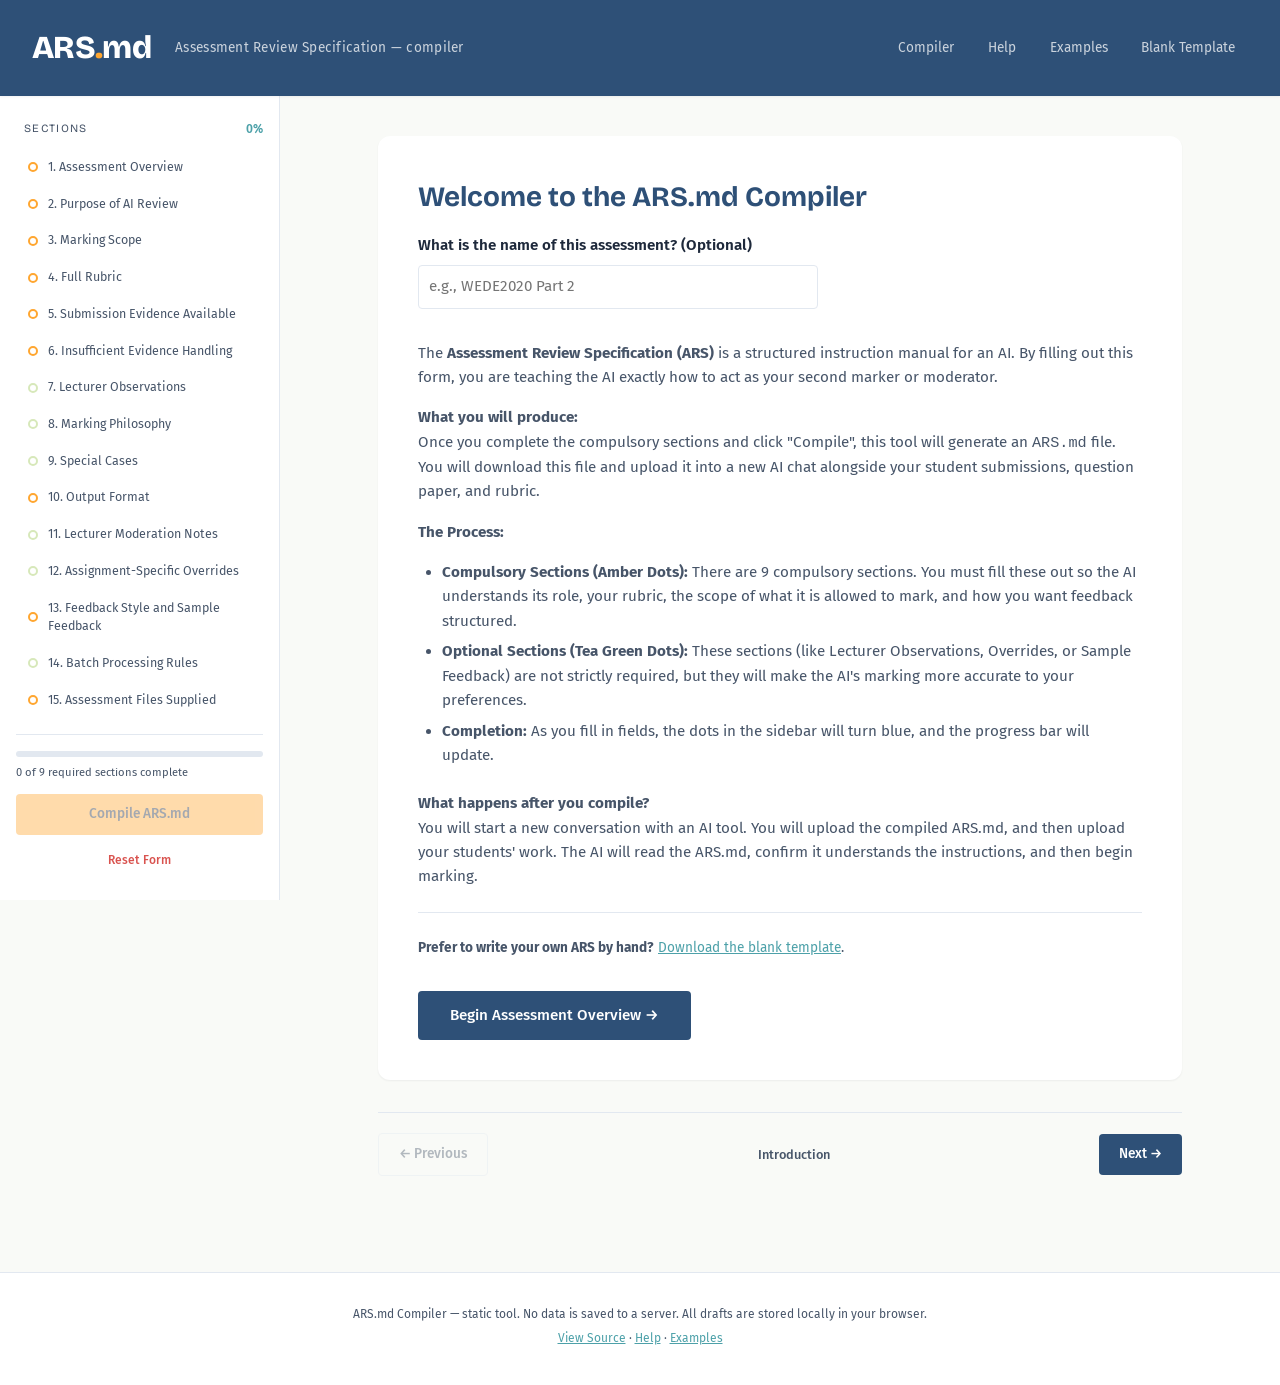
==== commit 5e28b806: "updated: README and uploaded: blank template" ====
--- a/index.html
+++ b/index.html
@@ -44,9 +44,10 @@
       <h1 class="app-header__title">ARS<span class="app-header__dot">.</span>md</h1>
       <p class="app-header__subtitle">Assessment Review Specification — compiler</p>
       <nav class="app-header__nav">
-        <a href="index.html" class="app-header__link app-header__link--active">Compiler</a>
+        <a href="index.html" class="app-header__link">Compiler</a>
         <a href="help.html" class="app-header__link">Help</a>
         <a href="examples/index.html" class="app-header__link">Examples</a>
+        <a href="ARS-template.md" download class="app-header__link">Blank Template</a>
       </nav>
     </div>
   </header>
--- a/css/styles.css
+++ b/css/styles.css
@@ -497,6 +497,234 @@
 .help-section p { margin-bottom: 0.8rem; line-height: 1.6; }
 .help-section pre { background: #f1f5f9; padding: 1rem; border-radius: var(--radius-sm); font-family: var(--font-mono); font-size: 0.8rem; overflow-x: auto; margin-bottom: 1rem; border-left: 3px solid var(--interactive); }
 
+/* ============================================
+   Help Page Enhancements
+   ============================================ */
+
+/* Smooth anchor scrolling */
+html { scroll-behavior: smooth; }
+
+/* Section spacing and layout */
+.help-content {
+  padding-top: 3rem;
+  padding-bottom: 4rem;
+}
+
+.help-intro {
+  font-size: 1rem;
+  line-height: 1.7;
+  color: var(--ink-soft);
+  margin-bottom: 3rem;
+  padding-bottom: 2rem;
+  border-bottom: 2px solid var(--tint);
+}
+
+/* Section headings */
+.help-section {
+  margin-bottom: 5rem;
+  scroll-margin-top: 120px;
+  padding-bottom: 1rem;
+}
+
+.help-section h2 {
+  font-family: var(--font-heading);
+  font-size: 1.6rem;
+  font-weight: 800;
+  color: var(--primary);
+  margin-bottom: 1.25rem;
+  padding-bottom: 0.75rem;
+  border-bottom: 2px solid var(--rule);
+  letter-spacing: -0.01em;
+}
+
+.help-section h3 {
+  font-family: var(--font-heading);
+  font-size: 0.85rem;
+  color: var(--interactive);
+  margin: 2rem 0 0.75rem;
+  text-transform: uppercase;
+  letter-spacing: 0.1em;
+  font-weight: 700;
+}
+
+/* Body paragraphs */
+.help-section p {
+  margin-bottom: 1rem;
+  line-height: 1.75;
+  color: var(--ink);
+}
+
+.help-section strong {
+  color: var(--primary);
+  font-weight: 600;
+}
+
+/* Lists */
+.help-section ul {
+  margin: 1rem 0 1.5rem 1.5rem;
+  padding-left: 0.5rem;
+}
+
+.help-section li {
+  margin-bottom: 0.6rem;
+  line-height: 1.7;
+  color: var(--ink);
+}
+
+.help-section li strong {
+  color: var(--primary);
+}
+
+/* Code blocks (pre) */
+.help-section pre {
+  background: #f1f5f9;
+  border-left: 4px solid var(--interactive);
+  border-radius: var(--radius-sm);
+  padding: 1.25rem 1.5rem;
+  font-family: var(--font-mono);
+  font-size: 0.8rem;
+  line-height: 1.7;
+  overflow-x: auto;
+  margin-bottom: 1.5rem;
+  color: var(--ink);
+}
+
+/* ---------- Tip Callout Boxes ---------- */
+
+.help-tip {
+  background: #fef7ed;
+  border-left: 4px solid var(--amber-glow);
+  border-radius: var(--radius-sm);
+  padding: 1.25rem 1.5rem;
+  margin: 2rem 0;
+}
+
+.help-tip strong {
+  display: block;
+  font-family: var(--font-heading);
+  font-size: 0.75rem;
+  letter-spacing: 0.1em;
+  text-transform: uppercase;
+  color: #b86b00;
+  margin-bottom: 0.5rem;
+}
+
+.help-tip p {
+  margin: 0;
+  line-height: 1.7;
+  color: var(--ink);
+  font-size: 0.9rem;
+}
+
+/* Success variant (Best Practice) */
+.help-tip.success {
+  background: #f0f9ec;
+  border-left-color: #5fa43c;
+}
+
+.help-tip.success strong {
+  color: #3d6e26;
+}
+
+/* ---------- Closing Note ---------- */
+
+.closing-note {
+  background: var(--surface);
+  border: 2px solid var(--tint);
+  border-radius: var(--radius-lg);
+  padding: 2.5rem;
+  margin-top: 5rem;
+  box-shadow: var(--shadow-sm);
+}
+
+.closing-note h2 {
+  border-bottom-color: var(--tint);
+  font-size: 1.4rem;
+}
+
+.closing-note blockquote {
+  border-left: 4px solid var(--primary);
+  background: var(--tint);
+  padding: 1.5rem 2rem;
+  border-radius: var(--radius-sm);
+  margin: 2rem 0;
+  font-family: var(--font-heading);
+  font-size: 1.1rem;
+  font-weight: 800;
+  color: var(--primary);
+  line-height: 1.5;
+  text-align: center;
+  letter-spacing: -0.01em;
+}
+
+/* ---------- Help Sidebar Enhancements ---------- */
+
+/* Override the default sidebar item styles for help page */
+.sidebar--help .sidebar__item {
+  padding: 0.5rem 0.75rem;
+  border-radius: var(--radius-sm);
+  font-size: 0.8rem;
+  color: var(--ink-soft);
+  text-decoration: none;
+  transition: background 0.15s, color 0.15s, border-left-color 0.15s;
+  display: block;
+  border-left: 3px solid transparent;
+}
+
+.sidebar--help .sidebar__item:hover {
+  background: var(--page-bg);
+  color: var(--primary);
+}
+
+.sidebar--help .sidebar__item.is-current {
+  background: var(--tint);
+  color: var(--primary);
+  font-weight: 600;
+  border-left-color: var(--primary);
+}
+
+/* ---------- Back to Top ---------- */
+
+.back-to-top {
+  display: inline-flex;
+  align-items: center;
+  gap: 0.4rem;
+  margin-top: 2rem;
+  font-size: 0.8rem;
+  color: var(--interactive);
+  text-decoration: none;
+  padding: 0.5rem 1rem;
+  border: 1.5px solid var(--interactive);
+  border-radius: var(--radius-sm);
+  transition: background 0.15s, color 0.15s;
+}
+
+.back-to-top:hover {
+  background: var(--interactive);
+  color: var(--surface);
+}
+
+/* ---------- Responsive adjustments for help page ---------- */
+
+@media (max-width: 900px) {
+  .help-section h2 {
+    font-size: 1.35rem;
+  }
+  .closing-note {
+    padding: 1.5rem;
+  }
+  .closing-note blockquote {
+    font-size: 0.95rem;
+    padding: 1rem 1.25rem;
+  }
+  .help-section pre {
+    font-size: 0.72rem;
+    padding: 1rem;
+  }
+  .help-tip {
+    padding: 1rem 1.25rem;
+  }
+}
 
 /* ---------- Responsive ---------- */
 @media (max-width: 900px) {
